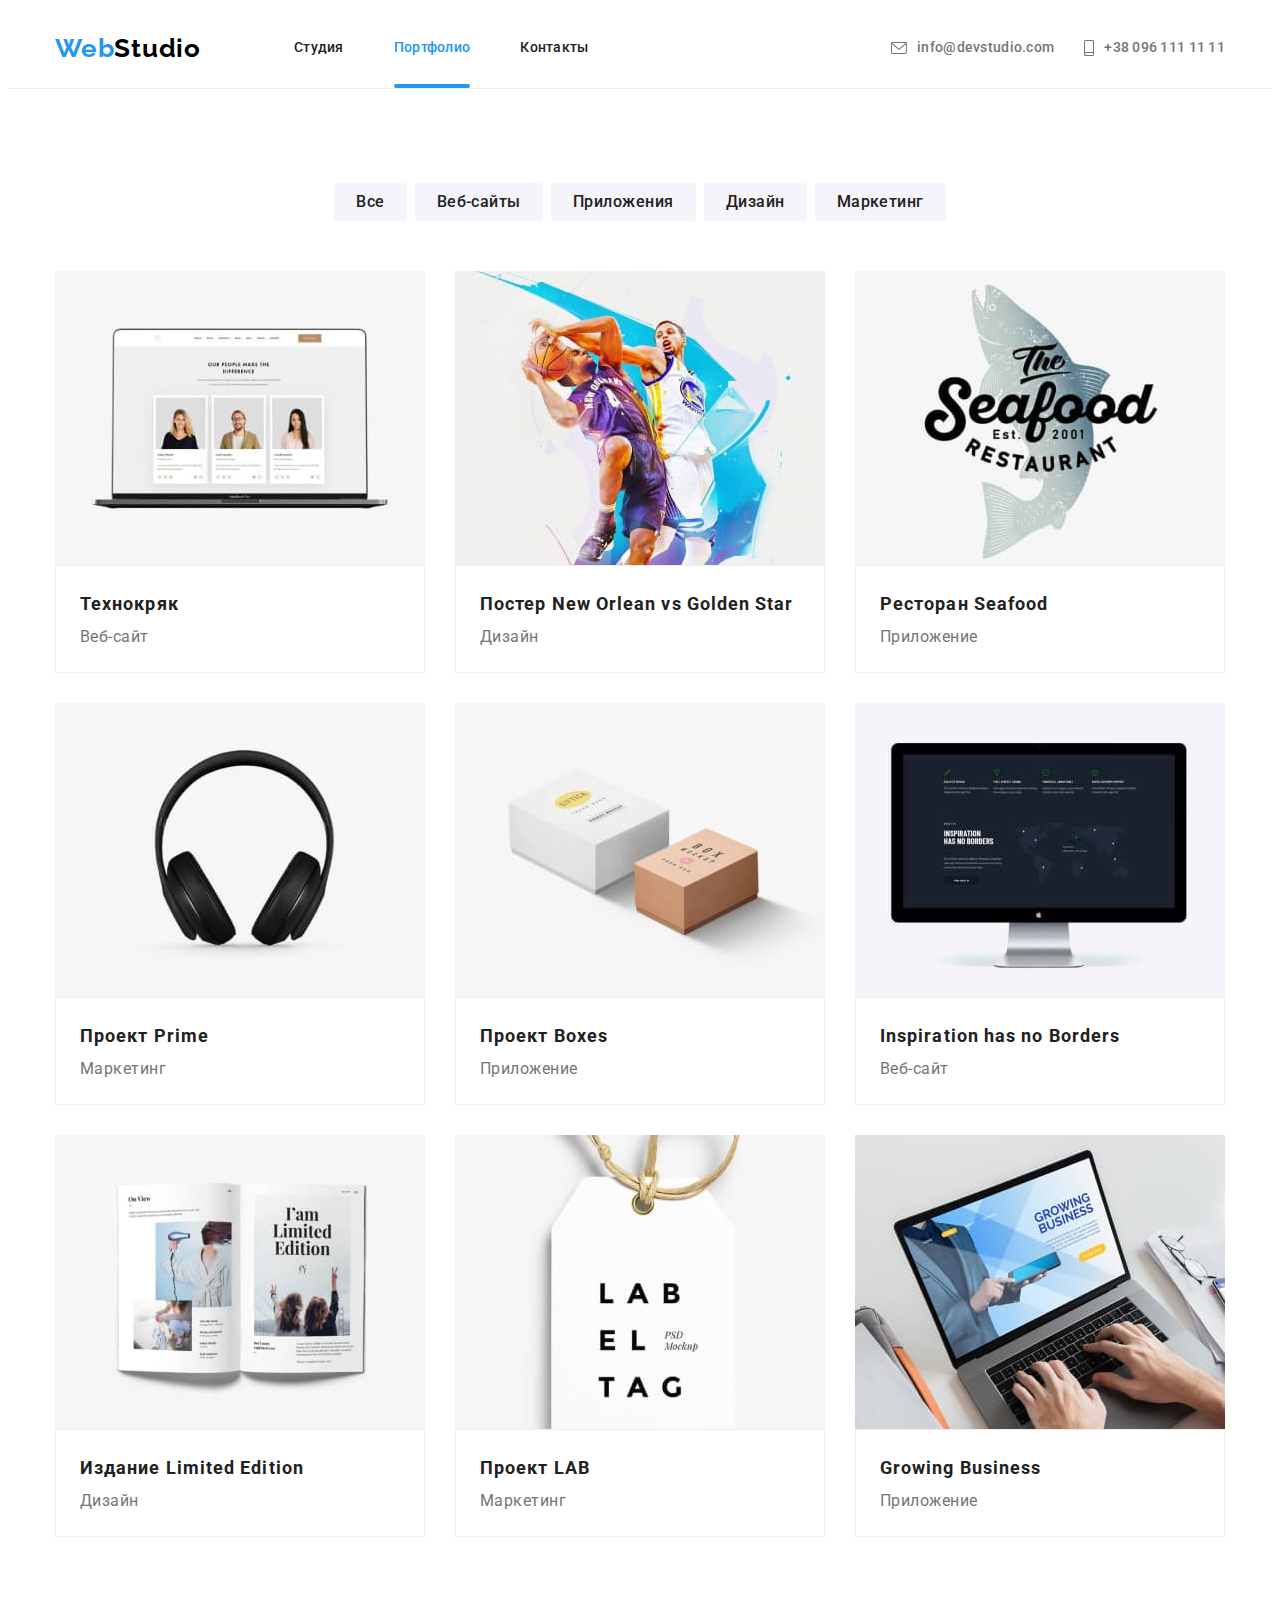
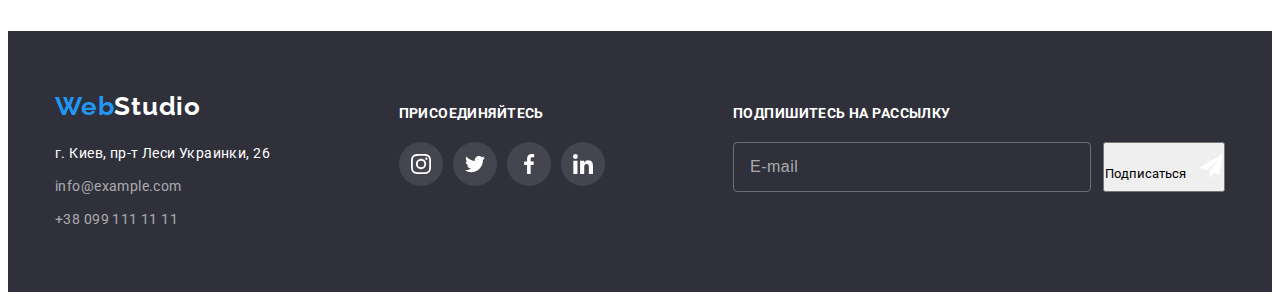
==== portfolio.html @ 8562a224 "Добавлены файлы из дз 6" ====
<!DOCTYPE html>
<html lang="ru">
<head>
    <meta charset="UTF-8">
    <meta http-equiv="X-UA-Compatible" content="IE=edge">
    <meta name="viewport" content="width=device-width, initial-scale=1.0">
    <title>Portfolio_WedStudio</title>
    <link rel="preconnect" href="https://fonts.googleapis.com">
    <link rel="preconnect" href="https://fonts.gstatic.com" crossorigin>
    <link href="https://fonts.googleapis.com/css2?family=Raleway:wght@700&family=Roboto:wght@400;500;700;900&display=swap"
        rel="stylesheet">
    <link rel="stylesheet" href="https://cdnjs.cloudflare.com/ajax/libs/modern-normalize/1.1.0/modern-normalize.min.css"
        integrity="sha512-wpPYUAdjBVSE4KJnH1VR1HeZfpl1ub8YT/NKx4PuQ5NmX2tKuGu6U/JRp5y+Y8XG2tV+wKQpNHVUX03MfMFn9Q=="
        crossorigin="anonymous" referrerpolicy="no-referrer" />
    <link rel="stylesheet" href="./css/styles.css">
</head>

<body>

<header>
    <div class="container main-nav">
        <nav>
            <a href="index.html" class="logo header"><span class="accent">Web</span>Studio</a>

            <ul class="site-nav">
                <li class="item"><a href="index.html">Студия</a></li>
                <li class="item"><a class="current" href="portfolio.html">Портфолио</a></li>
                <li class="item"><a href="">Контакты</a></li>
            </ul>
        </nav>

        <ul class="contacts-header">
            <li class="item-contacts-header">
                <a class="contacts header" href="mailto:info@devstudio.com">
                    <svg class="icon-contacts" width="16px" height="12px">
                        <use href="./images/icons.svg#icon-envelope"></use>
                    </svg>info@devstudio.com</a>
            </li>
            <li class="item-contacts-header">
                <a class="contacts header" href="tel:+380961111111">
                    <svg class="icon-contacts" width="10px" height="16px">
                        <use href="./images/icons.svg#icon-smartphone"></use>
                    </svg>+38 096 111 11 11</a>
            </li>
        </ul>
    </div>
</header>

<main>
    <section class="section portfolio">
        <div class="container container-portfolio">
            <!-- Предполагаемый заголовок секции-->
            <h1 class="visually-hidden">Наши работы</h1>
            <ul class="work-types">
                <li><button class="button">Все</button></li>
                <li><button class="button">Веб-сайты</button></li>
                <li><button class="button">Приложения</button></li>
                <li><button class="button">Дизайн</button></li>
                <li><button class="button">Маркетинг</button></li>
            </ul>
        
            <ul class="work-examples">
                <li class="item">
                    <a href="">
                    <div class="card-wrap">
                        <img src="./images/img-5-2.jpg" alt="Пример созданного веб-сайта на мониторе ноутбука" width="370">
                        <div class="overlay">
                            <p>Ресурс предлагает комплексные предложения с разным уровнем функционала и сервисов. Все это позволит посетителю
                                получить исчерпывающие сведения <br> о компании или частном лице.</p>
                        </div>
                    </div>
                        <div class="caption">
                            <h2>Технокряк</h2>
                            <p>Веб-сайт</p>
                        </div>
                    </a>
                </li>
                <li class="item">
                    <a href="">
                    <div class="card-wrap">
                        <img src="./images/img-6-2.jpg" alt="Момент баскетбольной игры" width="370">
                        <div class="overlay">
                        <p>Ресурс предлагает комплексные предложения с разным уровнем функционала и сервисов. Все это позволит посетителю
                            получить исчерпывающие сведения <br> о компании или частном лице.</p>
                        </div>
                    </div>
                        <div class="caption">
                            <h2>Постер New Orlean vs Golden Star</h2>
                            <p>Дизайн</p>
                        </div>
                    </a>
                </li>
                <li class="item">
                    <a href="">
                    <div class="card-wrap">
                        <img src="./images/img-7-2.jpg" alt="Эмблема рыбного ресторана" width="370">
                        <div class="overlay">
                            <p>Ресурс предлагает комплексные предложения с разным уровнем функционала и сервисов. Все это позволит посетителю
                                получить исчерпывающие сведения <br> о компании или частном лице.</p>
                        </div>
                    </div>
                        <div class="caption">
                            <h2>Ресторан Seafood</h2>
                            <p>Приложение</p>
                        </div>
                    </a>
                </li>
                <li class="item">
                    <a href="">
                    <div class="card-wrap">
                        <img src="./images/img-8-2.jpg" alt="Наушники" width="370">
                        <div class="overlay">
                            <p>Ресурс предлагает комплексные предложения с разным уровнем функционала и сервисов. Все это позволит посетителю
                                получить исчерпывающие сведения <br> о компании или частном лице.</p>
                        </div>
                    </div>
                        <div class="caption">
                            <h2>Проект Prime</h2>
                            <p>Маркетинг</p>
                        </div>
                    </a>
                </li>
                <li class="item">
                    <a href="">
                    <div class="card-wrap">
                        <img src="./images/img-9-2.jpg" alt="Коробки" width="370">
                        <div class="overlay">
                            <p>Ресурс предлагает комплексные предложения с разным уровнем функционала и сервисов. Все это позволит посетителю
                                получить исчерпывающие сведения <br> о компании или частном лице.</p>
                        </div>
                    </div>
                        <div class="caption">
                            <h2>Проект Boxes</h2>
                            <p>Приложение</p>
                        </div>
                    </a>
                </li>
                <li class="item">
                    <a href="">
                    <div class="card-wrap">
                        <img src="./images/img-10-2.jpg" alt="Пример созданного веб-сайта на мониторе компьютера" width="370">
                        <div class="overlay">
                            <p>Ресурс предлагает комплексные предложения с разным уровнем функционала и сервисов. Все это позволит посетителю
                                получить исчерпывающие сведения <br> о компании или частном лице.</p>
                        </div>
                    </div>
                        <div class="caption">
                            <h2>Inspiration has no Borders</h2>
                            <p>Веб-сайт</p>
                        </div>
                    </a>
                </li>
                <li class="item">
                    <a href="">
                    <div class="card-wrap">
                        <img src="./images/img-11-2.jpg" alt="Открытый журнал" width="370">
                        <div class="overlay">
                            <p>Ресурс предлагает комплексные предложения с разным уровнем функционала и сервисов. Все это позволит посетителю
                                получить исчерпывающие сведения <br> о компании или частном лице.</p>
                        </div>
                    </div>
                        <div class="caption">
                            <h2>Издание Limited Edition</h2>
                            <p>Дизайн</p>
                        </div>
                    </a>
                </li>
                <li class="item">
                    <a href="">
                    <div class="card-wrap">
                        <img src="./images/img-12-2.jpg" alt="Бирка с логотипом компании" width="370">
                        <div class="overlay">
                            <p>Ресурс предлагает комплексные предложения с разным уровнем функционала и сервисов. Все это позволит посетителю
                                получить исчерпывающие сведения <br> о компании или частном лице.</p>
                        </div>
                    </div>
                        <div class="caption">
                            <h2>Проект LAB</h2>
                            <p>Маркетинг</p>
                        </div>
                    </a>
                </li>
                <li class="item">
                    <a href="">
                    <div class="card-wrap">
                        <img src="./images/img-13-2.jpg" alt="Пример созданного приложения на ноутбуке" width="370">
                        <div class="overlay">
                            <p>Ресурс предлагает комплексные предложения с разным уровнем функционала и сервисов. Все это позволит посетителю
                                получить исчерпывающие сведения <br> о компании или частном лице.</p>
                        </div>
                    </div>
                        <div class="caption">
                            <h2>Growing Business</h2>
                            <p>Приложение</p>
                        </div>
                    </a>
                </li>
            </ul>
        </div>
    </section>
        
</main>

<footer>
    <div class="container container-footer">
        <div class="first-column-footer">
            <a href="index.html" class="logo footer"><span class="accent">Web</span>Studio</a>
            <address>
                <ul class="adress">
                    <li class="item"><a class="physical-adress" href="https://goo.gl/maps/ggvvfQNQPUt9Vm6N6"
                            target="_blank" rel="noopener noreferrer">г. Киев, пр-т Леси Украинки, 26</a></li>
                    <li class="item"><a class="contacts footer" href="mailto:info@example.com">info@example.com</a></li>
                    <li class="item"><a class="contacts footer" href="tel:+380991111111">+38 099 111 11 11</a></li>
                </ul>
            </address>
        </div>

        <div class="second-column-footer">
            <h3 class="title-second-column-footer">Присоединяйтесь</h3>
            <ul class="social-networks-footer">
                <li>
                    <a href="" class="item-social-networks-footer">
                        <svg class="icon-instagram" width="20px" height="20px">
                            <use href="./images/icons.svg#icon-instagram"></use>
                        </svg>
                    </a>
                </li>
                <li>
                    <a href="" class="item-social-networks-footer">
                        <svg class="icon-twitter" width="20px" height="20px">
                            <use href="./images/icons.svg#icon-twitter"></use>
                        </svg>
                    </a>
                </li>
                <li>
                    <a href="" class="item-social-networks-footer">
                        <svg class="icon-facebook" width="20px" height="20px">
                            <use href="./images/icons.svg#icon-facebook"></use>
                        </svg>
                    </a>
                </li>
                <li>
                    <a href="" class="item-social-networks-footer">
                        <svg class="icon-linkedin" width="20px" height="20px">
                            <use href="./images/icons.svg#icon-linkedin"></use>
                        </svg>
                    </a>
                </li>
            </ul>
        </div>
        <div class="subscribe-footer">
            <h3 class="title-second-column-footer">Подпишитесь на рассылку</h3>
            <form name="form-footer" class="form-footer">
                <label>
                    <input type="email" name="email" placeholder="E-mail" class="input-email" />
                </label>
                <button type="submit" class="button-subscribe">Подписаться
                    <svg class="icon-send" width="24px" height="24px">
                        <use href="./images/icons.svg#icon-send"></use>
                    </svg>
                </button>
            </form>
        </div>
    </div>
</footer>

</body>
</html>
---- css/styles.css ----
/* Правила, применимые ко всему body  */
html {
    box-sizing: border-box;
}

*,
*::before,
*::after {
    box-sizing: inherit;
}

h1, h2, h3, h4, h5, h6, p {
    margin: 0;
}

ul {
    margin: 0;
    padding-left: 0;
    list-style-type: none;
}

.visually-hidden {
    position: absolute;
    white-space: nowrap;
    width: 1px;
    height: 1px;
    overflow: hidden;
    border: 0;
    padding: 0;
    clip: rect(0 0 0 0);
    clip-path: inset(50%);
    margin: -1px;
}

img {
    display: block;
    max-width: 100%;
    height: auto;
}

:root {
    --primary-text-color: #757575;
    --title-text-color: #212121;
    --secondary-text-color: #FFFFFF;
    --accent-color: #2196F3;
    --secondary-background-color: #2F303A;
    --color-logo-black: #000000;
    --color-contacts: #757575;
    --button-background-color: #F5F4FA;
    --color-border-bottom-header: #ECECEC;
    --color-of-svg: #AFB1B8;
}

body {
    font-family: Roboto, sans-serif;
    font-style: normal;
    font-weight: 400;
    font-size: 14px;
    line-height: 1.71;
    letter-spacing: 0.03em;

    color: var(--primary-text-color);
    background-color: var(--secondary-text-color);
}

h2 {
    font-weight: 700;
    font-size: 36px;
    line-height: 1.35;
    text-align: center;
    letter-spacing: 0.03em;

    color: var(--title-text-color);
}

button {
    font-family: inherit;
    cursor: pointer;
}

a {
    text-decoration: none;
}

.container {
    width: 1200px;
    margin: 0 auto;
    padding-left: 15px;
    padding-right: 15px;
    /*outline: 2px solid red;*/
}

.section {
    padding-top: 94px;
    padding-bottom: 94px;
}

/* Стилизация header  */
header {
    background-color: var(--secondary-text-colour);
    border-bottom: 1px solid var(--color-border-bottom-header);
}

nav {
    display: flex;
    align-items: center;
}

.main-nav {
    display: flex;
    align-items: center;
    padding-left: 15px;
    padding-right: 15px;
}

.logo {
    font-family: Raleway, sans-serif;
    font-weight: 700;
    font-size: 26px;
    line-height: 1.19;
    letter-spacing: 0.03em;

    color: var(--color-logo-black);
}

.logo.header {
    display: block;
}

.accent {
    color: var(--accent-color);
}

.site-nav {
    display: flex;
    margin-left: 93px;
}

.site-nav .item:not(:last-child) {
    margin-right: 50px;
}

.site-nav a {
    font-weight: 500;
    font-size: 14px;
    line-height: 1.14;
    letter-spacing: 0.02em;

    color: var(--title-text-color);

    transition: color 250ms cubic-bezier(0.4, 0, 0.2, 1);
}

.contacts-header {
    display: flex;
    margin-left: auto;
    align-items: center;
}

.contacts a {
    font-weight: 500;
    font-size: 14px;
    line-height: 1.14;
    letter-spacing: 0.02em;

    color: var(--color-contacts);
}

a.contacts.header {
    font-weight: 500;
    font-size: 14px;
    line-height: 1.14;
    letter-spacing: 0.02em;

    color: var(--primary-text-color);
    background-color: var(--secondary-text-color);

    transition: color 250ms cubic-bezier(0.4, 0, 0.2, 1);
}

.site-nav a:hover,
.site-nav a:focus,
a.contacts.header:hover,
a.contacts.header:focus,
a.current {
    color: var(--accent-color);
}

.site-nav .item {
    position: relative;

    padding-top: 28px;
    padding-bottom: 28px;
}

a.current::after {
    content: "";
    position: absolute;
    bottom: 0;
    left: 0;
    display: block;
    width: 100%;
    height: 4px;
        
    background: var(--accent-color);
    border-radius: 2px;
}

.contacts.header {
    display: flex; 
    align-items: center;  
}

.item-contacts-header:not(:last-child) {
    margin-right: 30px;
}

.icon-contacts {
    margin-right: 10px;
    fill: currentColor;
}


/* Стилизация footer  */
footer {
    background-color: var(--secondary-background-color);
    padding-top: 60px;
    padding-bottom: 60px;
}

.container-footer {
    display: flex;
    justify-content: space-between;
}

.logo.footer {
    color: var(--secondary-text-color);
   
    display: block;
    margin-bottom: 20px;
}

.physical-adress {
    font-style: none;
    font-style: normal;

    color: var(--secondary-text-color);
}

a.contacts.footer {
    font-weight: 400;
    font-size: 14px;
    line-height: 1.71;
    letter-spacing: 0.03em;
    font-style: normal;

    color: rgba(255, 255, 255, 0.6);

    transition: color 250ms cubic-bezier(0.4, 0, 0.2, 1);
}
 
.adress .item:not(:last-child) {
    margin-bottom: 9px;
}


a.contacts.footer:hover,
a.contacts.footer:focus {
    color: var(--accent-color);
}

.title-second-column-footer {
    color: var(--secondary-text-color);
    font-weight: 700;
    font-size: 14px;
    line-height: 1.14;
    letter-spacing: 0.03em;
    text-transform: uppercase;
    margin-top: 15px;
}

.second-column-footer {
    width: 206px;
    height: 44px;
}

.social-networks-footer {
    display: flex;
    justify-content: space-between;
    margin-top: 20px;
}

.item-social-networks-footer {
    display: flex;
    justify-content: center;
    align-items: center;
    width: 44px;
    height: 44px;
    
    background-color: rgba(255, 255, 255, 0.1);
    fill: var(--secondary-text-color);
    border-radius: 50%;

    transition: background-color 250ms cubic-bezier(0.4, 0, 0.2, 1);
}

.item-social-networks-footer:hover,
.item-social-networks-footer:focus {
    background-color: var(--accent-color);
    fill: var(--secondary-text-color);
    border-radius: 50%;
}

.form-footer {
    display: flex;
    margin-top: 20px;
}

.button-form {
    display: flex;
    justify-content: center;
    align-items: center;
    
    width: 200px;
    height: 50px;

    font-weight: 700;
    font-size: 16px;
    line-height: 1.88;
    letter-spacing: 0.06em;
    
    background-color: var(--accent-color);
    color: var(--secondary-text-color);

    box-shadow: 0px 4px 4px rgba(0, 0, 0, 0.15);
    border-color: transparent;
    border-radius: 4px;      
}

.button-subscribe {
    padding: 0;
    margin-left: 12px;
}

.icon-send {
    fill: var(--secondary-text-color);
    margin-left: 10px;
}

.input-email {
    width: 358px;
    height: 50px;
    padding-left: 16px;
    padding-top: 15px;
    padding-bottom: 15px;

    color: var(--secondary-text-color);
    background-color: transparent;

    border: 1px solid rgba(255, 255, 255, 0.3);
    box-shadow: (0px 4px 4px rgba(0, 0, 0, 0.15));
    border-radius: 4px;
}

.input-email::placeholder {
    font-weight: 400;
    font-size: 16px;
    line-height: 1.25;
    letter-spacing: 0.03em;

    color: rgba(255, 255, 255, 0.6);}

/* Стилизация main главной страницы */

/* Стилизация секции hero */
.hero {
    text-align: center;
    letter-spacing: 0.06em;

    padding-top: 200px;
    padding-bottom: 200px;

    background-color: var(--secondary-background-color);
    background-image: linear-gradient(to right, rgba(47, 48, 58, 0.4), rgba(47, 48, 58, 0.4)),
                      url("../images/background.jpg");                     
}

.container-hero {
    max-width: 1600px;
    margin-left: auto;
    margin-right: auto;
}

.hero-title {
    font-weight: 900;
    font-size: 44px;
    line-height: 1.36;
    text-transform: uppercase;

    margin: 0 auto 30px;
    text-align: center;
    letter-spacing: 0.06em;
    max-width: 696px;

    color: var(--secondary-text-color);
}

.hero-button {
    font-weight: 700;
    font-size: 16px;
    line-height: 1.88;
    display: inline-block;
    align-items: center;
    margin: 0 auto; 
    min-width: 200px;
    min-height: 50px;
    border-radius: 4px;
    border: transparent;
    
    color: var(--secondary-text-color);
    background-color: var(--accent-color);

    box-shadow: 0px 4px 4px rgba(0, 0, 0, 0.15);
}

/* Модальное окно */
.backdrop {
    position: fixed;
    top: 0;
    left: 0;
    width: 100%;
    height: 100%;
    background-color:rgba(0, 0, 0, 0.2);

    opacity: 1;
    transition: opacity 250ms cubic-bezier(0.4, 0, 0.2, 1), 
                visibility 250ms cubic-bezier(0.4, 0, 0.2, 1);
}

.is-hidden {
    opacity: 0;
    pointer-events: none;
    visibility: hidden;
}

.modal {
    position: absolute;
    position: relative;
    top: 50%;
    left: 50%;
    
    transform: translate(-50%, -50%);

    width: 528px;
    min-height: 581px;
    padding: 40px;
    line-height: 1.15px;

    background-color: var(--secondary-text-color);
    box-shadow: 0px 1px 3px rgba(0, 0, 0, 0.12), 0px 1px 1px rgba(0, 0, 0, 0.14), 0px 2px 1px rgba(0, 0, 0, 0.2);
    border-radius: 4px;
}

.button-close {
    position: absolute;
    top: 14px;
    right: 14px;

    display: flex;
    justify-content: center;
    align-items: center;

    width: 30px;
    height: 30px;
    background-color: transparent;
    border: 1px solid rgba(0, 0, 0, 0.1);
    border-radius: 50%;
}

.icon-close-black {
    fill: var(--color-logo-black);
}

.button-close:hover .icon-close-black,
.button-close:focus .icon-close-black {
    fill: var(--accent-color);
}

.form-title {
    margin-bottom: 12px;

    font-weight: 700;
    font-size: 20px;
    line-height: 1.15;
    letter-spacing: 0.03em;
    color: var(--title-text-color);
}

.label {
    font-weight: 400;
    font-size: 12px;
    line-height: 1.17;
    letter-spacing: 0.01em;
    
    color: var(--primary-text-color);

    display: block;
    margin-bottom: 4px;
}

.checkbox-wrap {
    display: flex;
    justify-content: center;
    margin-bottom: 30px;
}

.check-text {
    display: flex;
    align-items: center;

    font-weight: 400;
    font-size: 14px;
    line-height: 1.71;
    letter-spacing: 0.03em;

    color: var(--primary-text-color);
}

.check-text::before {
    content: "";
    width: 16px;
    height: 15px;
    margin-right: 7px;

    border: 2px solid var(--title-text-color);
    border-radius: 2px;
}

.client-checkbox:checked + .check-text::before {
    background-color: var(--accent-color);
    border: transparent;
    background-image: url(../images/check-icon.svg);
    background-repeat: no-repeat;
    background-position: center;
}

.client-input {
    width: 100%;
    height: 40px;
    margin-bottom: 10px;
    padding-left: 42px;

    border: 1px solid rgba(33, 33, 33, 0.2);
    border-radius: 4px;

    transition: 250ms cubic-bezier(0.4, 0, 0.2, 1);
}

.input-wrap {
    position: relative;
}

.input-icon {
    position: absolute;
    left: 12px;
    top: 11px;

    fill: var(--title-text-color);
    
    transition: fill 250ms cubic-bezier(0.4, 0, 0.2, 1);}

.client-input:focus {
    border: 1px solid var(--accent-color);
}

.client-input:focus + .input-icon {
    fill: var(--accent-color);
}

.client-comment {
    width: 100%;
    height: 120px;
    resize: none;
    margin-bottom: 20px;
    padding: 12px 16px;
    border: 1px solid rgba(33, 33, 33, 0.2);
    border-radius: 4px;
}

.terms {
    font-weight: 400;
    font-size: 14px;
    line-height: 1.71;
    letter-spacing: 0.03em;
    text-decoration-line: underline;
    
    color: var(--accent-color)
}

.button-send {
    display: flex;
    justify-content: center;
}

.client-comment::placeholder {
    font-weight: 400;
    font-size: 12px;
    line-height: 1.17;
    letter-spacing: 0.01em;

    color: rgba(117, 117, 117, 0.5);
}

/* Стилизация секции benefits */
.benefits-items {
    display: flex;   
}

.benefits-items .item:not(:last-child) {
    margin-right: 30px;
}

.benefits-items .item {
    max-width: 270px;
}

.benefits h3 {
    font-weight: 700;
    font-size: 14px;
    line-height: 1.14;
    letter-spacing: 0.03em;
    text-transform: uppercase;
    margin-bottom: 10px;
    
    color: var(--title-text-color);
}

.benefits p {
    font-size: 14px;
    line-height: 1.71;
    letter-spacing: 0.03em;
}

.icon-benefit {
    width: 270px;
    height: 120px;

    display: flex;
    justify-content: center;
    align-items: center;

    background-color:var(--button-background-color);
    margin-bottom: 30px;
}

/* Стилизация секции services */
.section.services {
    padding-top: 0;
}

.services-items {
    display: flex;
    justify-content: space-between;
}

.services-title {
    margin-bottom: 50px;
}

.services-items h3 {
    font-weight: 700;
    font-size: 14px;
    line-height: 1.14;
    text-align: center;
    letter-spacing: 0.03em;
    text-transform: uppercase;
    
    color: var(--secondary-text-color);
    background: rgba(47, 48, 58, 0.8);
    
    display: flex;
    justify-content: center;
    align-items: center;
    width: 370px;
    height: 70px;

    position: absolute;
    bottom: 0;
}

.img-services-items {
    position: relative;
}


/* Стилизация секции team */
.section.team {
    background-color: var(--button-background-color);
}

.team-items {
    display: flex;
    justify-content: space-between;
}

.team-item {
    background-color: var(--secondary-text-color);
    text-align: center;
    padding-bottom: 30px;
    box-shadow: 0px 1px 3px rgba(0, 0, 0, 0.12), 0px 1px 1px rgba(0, 0, 0, 0.14), 0px 2px 1px rgba(0, 0, 0, 0.2);
    border-radius: 0px 0px 4px 4px;
}

.team-title {
    margin-bottom: 50px;
}

.team {
    font-weight: 500;
    font-size: 16px;
    line-height: 1.19;
    text-align: center;
    letter-spacing: 0.03em;
}

.team h3 { 
    font-weight: 500;
    font-size: 16px;
    line-height: 1.19;
    text-align: center;
    letter-spacing: 0.03em;
    margin: 30px auto 10px;

    color: var(--title-text-color);
}

.team p {
    font-weight: 400;
    font-size: 16px;
    line-height: 1.19;
    text-align: center;
    letter-spacing: 0.03em;
}

.social-networks {
    display: flex;
    justify-content: space-between;
    width: 206px;
    margin: 0 auto;
}

.item-social-networks {
    display: flex;
    justify-content: center;
    align-items: center;
    width: 44px;
    height: 44px;
    margin-top: 16px;
    
    background-color: transparent;
    fill: var(--color-of-svg);
    border-radius: 50%;

    transition: background-color 250ms cubic-bezier(0.4, 0, 0.2, 1),
                fill 250ms cubic-bezier(0.4, 0, 0.2, 1);
}

.item-social-networks:hover,
.item-social-networks:focus {
    background-color: var(--accent-color);
    fill: var( --secondary-text-color);
    border-radius: 50%;
}

/*Стилизация секции clients*/
.clients-examples {
    display: flex;
    justify-content: space-between;
    margin-top: 50px;
}

.clients-site {
    display: flex;
    justify-content: center;
    align-items: center;
    width: 170px;
    height: 92px;
    border: 1px solid rgba(175, 177, 184, 1);
    border-radius: 4px;

    transition: border 250ms cubic-bezier(0.4, 0, 0.2, 1);
}

.icon-logo {
    fill: var(--color-of-svg);
    
    transition: fill 250ms cubic-bezier(0.4, 0, 0.2, 1);
}

.clients-site:hover .icon-logo,
.clients-site:focus .icon-logo {
    fill: var(--accent-color);
}

.clients-site:hover,
.clients-site:focus {
    border: 1px solid var(--accent-color);
}

/* Стилизация страницы portfolio*/
.container-portfolio {
    min-width: 1170px;
}

.work-types {
    display: flex;
    justify-content: center;
    gap: 8px;
    margin-bottom: 50px;
}

.work-types .button {
    font-weight: 500;
    font-size: 16px;
    line-height: 1.62;
    text-align: center;
    letter-spacing: 0.03em;

    padding: 6px 22px;
    border: 0px;
    border-radius: 4px;
    
    color: var(--title-text-color);
    background-color: var(--button-background-color);
    box-shadow: none;

    transition: color 250ms cubic-bezier(0.4, 0, 0.2, 1),
                background-color 250ms cubic-bezier(0.4, 0, 0.2, 1),
                box-shadow 250ms cubic-bezier(0.4, 0, 0.2, 1);
}

.work-types .button:hover,
.work-types .button:focus {
    color: var(--secondary-text-color);
    background-color: var(--accent-color);
    box-shadow: 0px 3px 1px rgba(0, 0, 0, 0.1), 
                0px 1px 2px rgba(0, 0, 0, 0.08), 
                0px 2px 2px rgba(0, 0, 0, 0.12);
}

.work-examples {
    display: flex;
    flex-wrap: wrap;
    gap: 30px;
}

.work-examples h2 {
    font-weight: 700;
    font-size: 18px;
    line-height: 2;
    letter-spacing: 0.06em;
    text-align: start;
    
    color: var(--title-text-color);
}

.caption {
    padding: 20px 24px;
    background-color: var(--secondary-text-color);
    border: 1px solid #EEEEEE;
}

.work-examples p {
    font-size: 16px;
    line-height: 1.88;
    letter-spacing: 0.03em;
    
    color: var(--primary-text-color);
}

.work-examples .item {
    box-shadow: none;
    transition: box-shadow 250ms cubic-bezier(0.4, 0, 0.2, 1);
}

.work-examples .item:hover {
    box-shadow: 0px 1px 1px rgba(0, 0, 0, 0.12), 
                0px 4px 4px rgba(0, 0, 0, 0.06), 
                1px 4px 6px rgba(0, 0, 0, 0.16);
}

.card-wrap {
    position: relative;
    overflow: hidden;
}

.work-examples .item:hover .overlay{
    transform: translateY(-100%);
}

.overlay {
    position: absolute;
    transform: translateY(0);
    transition: transform 250ms cubic-bezier(0.4, 0, 0.2, 1);
    overflow: auto;
    
    display: block;
    width: 370px;
    height: 294px;
    padding: 63px 24px;

    background: rgba(33, 150, 243, 0.9);  
}

.overlay p {
    font-style: normal;
    font-weight: 400;
    font-size: 18px;
    line-height: 1.56;
    letter-spacing: 0.03em;

    color: var(--secondary-text-color);

}
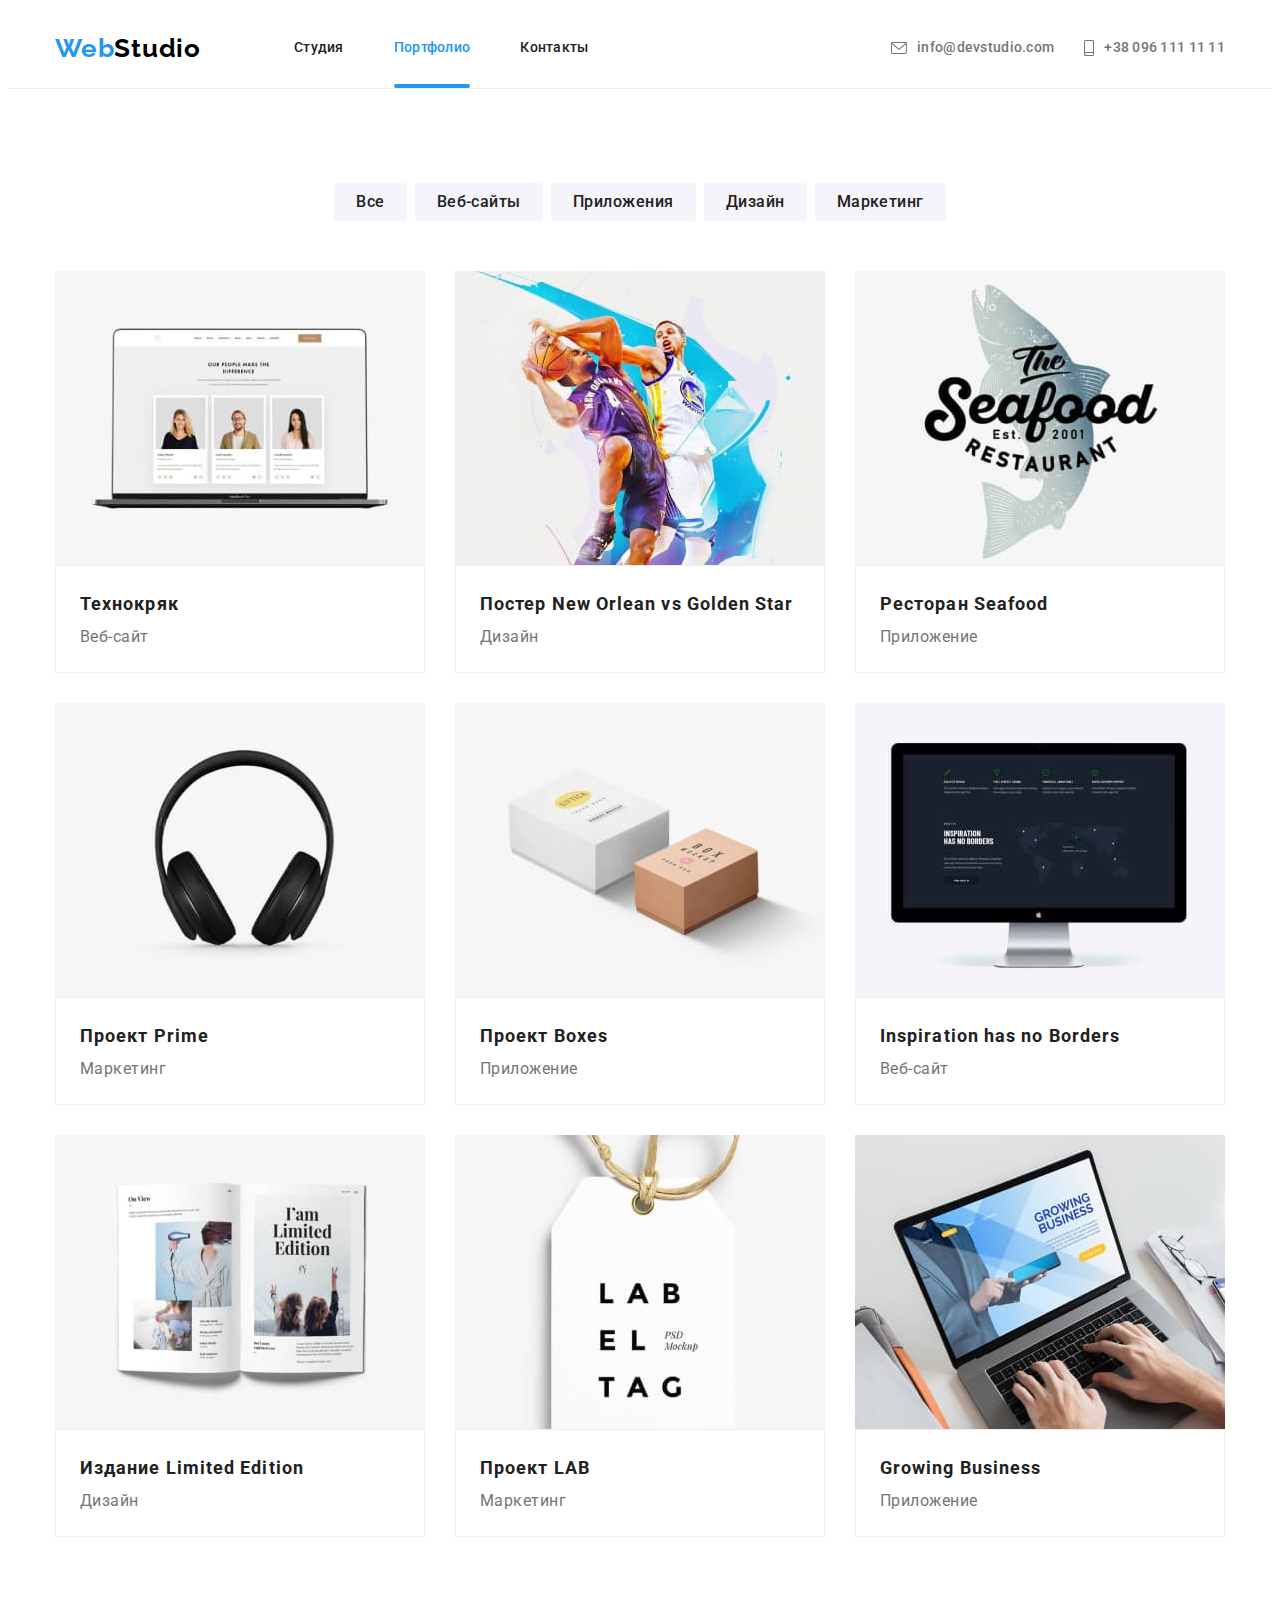
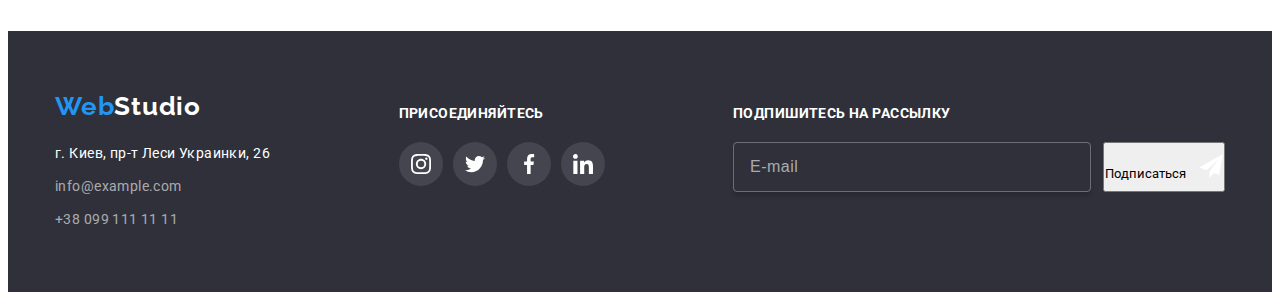
==== commit 8b06c4a9: "Код разбит на секции" ====
--- a/portfolio.html
+++ b/portfolio.html
@@ -12,7 +12,7 @@
     <link rel="stylesheet" href="https://cdnjs.cloudflare.com/ajax/libs/modern-normalize/1.1.0/modern-normalize.min.css"
         integrity="sha512-wpPYUAdjBVSE4KJnH1VR1HeZfpl1ub8YT/NKx4PuQ5NmX2tKuGu6U/JRp5y+Y8XG2tV+wKQpNHVUX03MfMFn9Q=="
         crossorigin="anonymous" referrerpolicy="no-referrer" />
-    <link rel="stylesheet" href="./css/styles.css">
+    <link rel="stylesheet" href="./css/main.min.css">
 </head>
 
 <body>
--- a/css/main.min.css
+++ b/css/main.min.css
@@ -0,0 +1 @@
+:root{--primary-text-color: #757575;--title-text-color: #212121;--secondary-text-color: #FFFFFF;--accent-color: #2196F3;--secondary-background-color: #2F303A;--color-logo-black: #000000;--color-contacts: #757575;--button-background-color: #F5F4FA;--color-border-bottom-header: #ECECEC;--color-of-svg: #AFB1B8}.visually-hidden{position:absolute;white-space:nowrap;width:1px;height:1px;overflow:hidden;border:0;padding:0;clip:rect(0 0 0 0);clip-path:inset(50%);margin:-1px}h1,h2,h3,h4,h5,h6,p{margin:0}ul{margin:0;padding-left:0;list-style-type:none}img{display:block;max-width:100%;height:auto}button{font-family:inherit;cursor:pointer}a{text-decoration:none}html{box-sizing:border-box}*,*::before,*::after{box-sizing:inherit}body{font-family:Roboto,sans-serif;font-style:normal;font-weight:400;font-size:14px;line-height:1.71;letter-spacing:.03em;color:var(--primary-text-color);background-color:var(--secondary-text-color)}h2{font-weight:700;font-size:36px;line-height:1.35;text-align:center;letter-spacing:.03em;color:var(--title-text-color)}.section{padding-top:94px;padding-bottom:94px}.container{width:1200px;margin:0 auto;padding-left:15px;padding-right:15px}.backdrop{position:fixed;top:0;left:0;width:100%;height:100%;background-color:rgba(0,0,0,.2);opacity:1;transition:opacity 250ms cubic-bezier(0.4, 0, 0.2, 1),visibility 250ms cubic-bezier(0.4, 0, 0.2, 1)}.is-hidden{opacity:0;pointer-events:none;visibility:hidden}.modal{position:absolute;position:relative;top:50%;left:50%;transform:translate(-50%, -50%);width:528px;min-height:581px;padding:40px;line-height:1.15px;background-color:var(--secondary-text-color);box-shadow:0px 1px 3px rgba(0,0,0,.12),0px 1px 1px rgba(0,0,0,.14),0px 2px 1px rgba(0,0,0,.2);border-radius:4px}.button-close{position:absolute;top:14px;right:14px;display:flex;justify-content:center;align-items:center;width:30px;height:30px;background-color:rgba(0,0,0,0);border:1px solid rgba(0,0,0,.1);border-radius:50%}.icon-close-black{fill:var(--color-logo-black)}.button-close:hover .icon-close-black,.button-close:focus .icon-close-black{fill:var(--accent-color)}.form-title{margin-bottom:12px;font-weight:700;font-size:20px;line-height:1.15;letter-spacing:.03em;color:var(--title-text-color)}.label{font-weight:400;font-size:12px;line-height:1.17;letter-spacing:.01em;color:var(--primary-text-color);display:block;margin-bottom:4px}.checkbox-wrap{display:flex;justify-content:center;margin-bottom:30px}.check-text{display:flex;align-items:center;font-weight:400;font-size:14px;line-height:1.71;letter-spacing:.03em;color:var(--primary-text-color)}.check-text::before{content:"";width:16px;height:15px;margin-right:7px;border:2px solid var(--title-text-color);border-radius:2px}.client-checkbox:checked+.check-text::before{background-color:var(--accent-color);border:rgba(0,0,0,0);background-image:url(../images/check-icon.svg);background-repeat:no-repeat;background-position:center}.client-input{width:100%;height:40px;margin-bottom:10px;padding-left:42px;border:1px solid rgba(33,33,33,.2);border-radius:4px;transition:250ms cubic-bezier(0.4, 0, 0.2, 1)}.input-wrap{position:relative}.input-icon{position:absolute;left:12px;top:11px;fill:var(--title-text-color);transition:fill 250ms cubic-bezier(0.4, 0, 0.2, 1)}.client-input:focus{border:1px solid var(--accent-color)}.client-input:focus+.input-icon{fill:var(--accent-color)}.client-comment{width:100%;height:120px;resize:none;margin-bottom:20px;padding:12px 16px;border:1px solid rgba(33,33,33,.2);border-radius:4px}.terms{font-weight:400;font-size:14px;line-height:1.71;letter-spacing:.03em;text-decoration-line:underline;color:var(--accent-color)}.button-send{display:flex;justify-content:center}.client-comment::placeholder{font-weight:400;font-size:12px;line-height:1.17;letter-spacing:.01em;color:rgba(117,117,117,.5)}header{background-color:var(--secondary-text-colour);border-bottom:1px solid var(--color-border-bottom-header)}nav{display:flex;align-items:center}.main-nav{display:flex;align-items:center;padding-left:15px;padding-right:15px}.logo{font-family:Raleway,sans-serif;font-weight:700;font-size:26px;line-height:1.19;letter-spacing:.03em;color:var(--color-logo-black)}.logo.header{display:block}.accent{color:var(--accent-color)}.site-nav{display:flex;margin-left:93px}.site-nav .item:not(:last-child){margin-right:50px}.site-nav a{font-weight:500;font-size:14px;line-height:1.14;letter-spacing:.02em;color:var(--title-text-color);transition:color 250ms cubic-bezier(0.4, 0, 0.2, 1)}.contacts-header{display:flex;margin-left:auto;align-items:center}.contacts a{font-weight:500;font-size:14px;line-height:1.14;letter-spacing:.02em;color:var(--color-contacts)}a.contacts.header{font-weight:500;font-size:14px;line-height:1.14;letter-spacing:.02em;color:var(--primary-text-color);background-color:var(--secondary-text-color);transition:color 250ms cubic-bezier(0.4, 0, 0.2, 1)}.site-nav a:hover,.site-nav a:focus,a.contacts.header:hover,a.contacts.header:focus,a.current{color:var(--accent-color)}.site-nav .item{position:relative;padding-top:28px;padding-bottom:28px}a.current::after{content:"";position:absolute;bottom:0;left:0;display:block;width:100%;height:4px;background:var(--accent-color);border-radius:2px}.contacts.header{display:flex;align-items:center}.item-contacts-header:not(:last-child){margin-right:30px}.icon-contacts{margin-right:10px;fill:currentColor}.hero{max-width:1600px;margin-left:auto;margin-right:auto;text-align:center;letter-spacing:.06em;padding-top:200px;padding-bottom:200px;background-color:var(--secondary-background-color);background-image:linear-gradient(to right, rgba(47, 48, 58, 0.4), rgba(47, 48, 58, 0.4)),url("../images/background.jpg")}.hero__title{font-weight:900;font-size:44px;line-height:1.36;text-transform:uppercase;margin:0 auto 30px;text-align:center;letter-spacing:.06em;max-width:696px;color:var(--secondary-text-color)}.hero__button{font-weight:700;font-size:16px;line-height:1.88;display:inline-block;align-items:center;margin:0 auto;min-width:200px;min-height:50px;border-radius:4px;border:rgba(0,0,0,0);color:var(--secondary-text-color);background-color:var(--accent-color);box-shadow:0px 4px 4px rgba(0,0,0,.15)}.benefits__list{display:flex}.benefits__list .benefits__item:not(:last-child){margin-right:30px}.benefits__item{max-width:270px}.benefits__title{font-weight:700;font-size:14px;line-height:1.14;letter-spacing:.03em;text-transform:uppercase;margin-bottom:10px;color:var(--title-text-color)}.benefits__paragraph{font-size:14px;line-height:1.71;letter-spacing:.03em}.benefits__icon{width:270px;height:120px;display:flex;justify-content:center;align-items:center;background-color:var(--button-background-color);margin-bottom:30px}.services{padding-top:0}.services__list{display:flex;justify-content:space-between}.services__main-title{margin-bottom:50px}.services__title{font-weight:700;font-size:14px;line-height:1.14;text-align:center;letter-spacing:.03em;text-transform:uppercase;color:var(--secondary-text-color);background:rgba(47,48,58,.8);display:flex;justify-content:center;align-items:center;width:370px;height:70px;position:absolute;bottom:0}.services__img{position:relative}.team{background-color:var(--button-background-color)}.team__list{display:flex;justify-content:space-between}.team__item{background-color:var(--secondary-text-color);text-align:center;padding-bottom:30px;box-shadow:0px 1px 3px rgba(0,0,0,.12),0px 1px 1px rgba(0,0,0,.14),0px 2px 1px rgba(0,0,0,.2);border-radius:0px 0px 4px 4px}.team__main-title{margin-bottom:50px}.team__title{font-weight:500;font-size:16px;line-height:1.19;text-align:center;letter-spacing:.03em;margin:30px auto 10px;color:var(--title-text-color)}.team__paragraph{font-weight:400;font-size:16px;line-height:1.19;text-align:center;letter-spacing:.03em}.team__social-networks-list{display:flex;justify-content:space-between;width:206px;margin:0 auto}.team__social-networks-item{display:flex;justify-content:center;align-items:center;width:44px;height:44px;margin-top:16px;background-color:rgba(0,0,0,0);fill:var(--color-of-svg);border-radius:50%;transition:background-color 250ms cubic-bezier(0.4, 0, 0.2, 1),fill 250ms cubic-bezier(0.4, 0, 0.2, 1)}.team__social-networks-item:hover,.team__social-networks-item:focus{background-color:var(--accent-color);fill:var(--secondary-text-color);border-radius:50%}.clients__title{font-weight:700;font-size:36px;line-height:1.35;text-align:center;letter-spacing:.03em;color:var(--title-text-color)}.clients__list{display:flex;justify-content:space-between;margin-top:50px}.clients__website{display:flex;justify-content:center;align-items:center;width:170px;height:92px;border:1px solid #afb1b8;border-radius:4px;transition:border 250ms cubic-bezier(0.4, 0, 0.2, 1)}.clients__icon-logo{fill:var(--color-of-svg);transition:fill 250ms cubic-bezier(0.4, 0, 0.2, 1)}.clients__website:hover .clients__icon-logo,.clients__website:focus .clients__icon-logo{fill:var(--accent-color)}.clients__website:hover,.clients__website:focus{border:1px solid var(--accent-color)}footer{background-color:var(--secondary-background-color);padding-top:60px;padding-bottom:60px}.container-footer{display:flex;justify-content:space-between}.logo.footer{color:var(--secondary-text-color);display:block;margin-bottom:20px}.physical-adress{font-style:none;font-style:normal;color:var(--secondary-text-color)}a.contacts.footer{font-weight:400;font-size:14px;line-height:1.71;letter-spacing:.03em;font-style:normal;color:rgba(255,255,255,.6);transition:color 250ms cubic-bezier(0.4, 0, 0.2, 1)}.adress .item:not(:last-child){margin-bottom:9px}a.contacts.footer:hover,a.contacts.footer:focus{color:var(--accent-color)}.title-second-column-footer{color:var(--secondary-text-color);font-weight:700;font-size:14px;line-height:1.14;letter-spacing:.03em;text-transform:uppercase;margin-top:15px}.second-column-footer{width:206px;height:44px}.social-networks-footer{display:flex;justify-content:space-between;margin-top:20px}.item-social-networks-footer{display:flex;justify-content:center;align-items:center;width:44px;height:44px;background-color:rgba(255,255,255,.1);fill:var(--secondary-text-color);border-radius:50%;transition:background-color 250ms cubic-bezier(0.4, 0, 0.2, 1)}.item-social-networks-footer:hover,.item-social-networks-footer:focus{background-color:var(--accent-color);fill:var(--secondary-text-color);border-radius:50%}.form-footer{display:flex;margin-top:20px}.button-form{display:flex;justify-content:center;align-items:center;width:200px;height:50px;font-weight:700;font-size:16px;line-height:1.88;letter-spacing:.06em;background-color:var(--accent-color);color:var(--secondary-text-color);box-shadow:0px 4px 4px rgba(0,0,0,.15);border-color:rgba(0,0,0,0);border-radius:4px}.button-subscribe{padding:0;margin-left:12px}.icon-send{fill:var(--secondary-text-color);margin-left:10px}.input-email{width:358px;height:50px;padding-left:16px;padding-top:15px;padding-bottom:15px;color:var(--secondary-text-color);background-color:rgba(0,0,0,0);border:1px solid rgba(255,255,255,.3);box-shadow:0px 4px 4px rgba(0,0,0,.15);border-radius:4px}.input-email::placeholder{font-weight:400;font-size:16px;line-height:1.25;letter-spacing:.03em;color:rgba(255,255,255,.6)}.container-portfolio{min-width:1170px}.work-types{display:flex;justify-content:center;gap:8px;margin-bottom:50px}.work-types .button{font-weight:500;font-size:16px;line-height:1.62;text-align:center;letter-spacing:.03em;padding:6px 22px;border:0px;border-radius:4px;color:var(--title-text-color);background-color:var(--button-background-color);box-shadow:none;transition:color 250ms cubic-bezier(0.4, 0, 0.2, 1),background-color 250ms cubic-bezier(0.4, 0, 0.2, 1),box-shadow 250ms cubic-bezier(0.4, 0, 0.2, 1)}.work-types .button:hover,.work-types .button:focus{color:var(--secondary-text-color);background-color:var(--accent-color);box-shadow:0px 3px 1px rgba(0,0,0,.1),0px 1px 2px rgba(0,0,0,.08),0px 2px 2px rgba(0,0,0,.12)}.work-examples{display:flex;flex-wrap:wrap;gap:30px}.work-examples h2{font-weight:700;font-size:18px;line-height:2;letter-spacing:.06em;text-align:start;color:var(--title-text-color)}.caption{padding:20px 24px;background-color:var(--secondary-text-color);border:1px solid #eee}.work-examples p{font-size:16px;line-height:1.88;letter-spacing:.03em;color:var(--primary-text-color)}.work-examples .item{box-shadow:none;transition:box-shadow 250ms cubic-bezier(0.4, 0, 0.2, 1)}.work-examples .item:hover{box-shadow:0px 1px 1px rgba(0,0,0,.12),0px 4px 4px rgba(0,0,0,.06),1px 4px 6px rgba(0,0,0,.16)}.card-wrap{position:relative;overflow:hidden}.work-examples .item:hover .overlay{transform:translateY(-100%)}.overlay{position:absolute;transform:translateY(0);transition:transform 250ms cubic-bezier(0.4, 0, 0.2, 1);overflow:auto;display:block;width:370px;height:294px;padding:63px 24px;background:rgba(33,150,243,.9)}.overlay p{font-style:normal;font-weight:400;font-size:18px;line-height:1.56;letter-spacing:.03em;color:var(--secondary-text-color)}/*# sourceMappingURL=main.min.css.map */